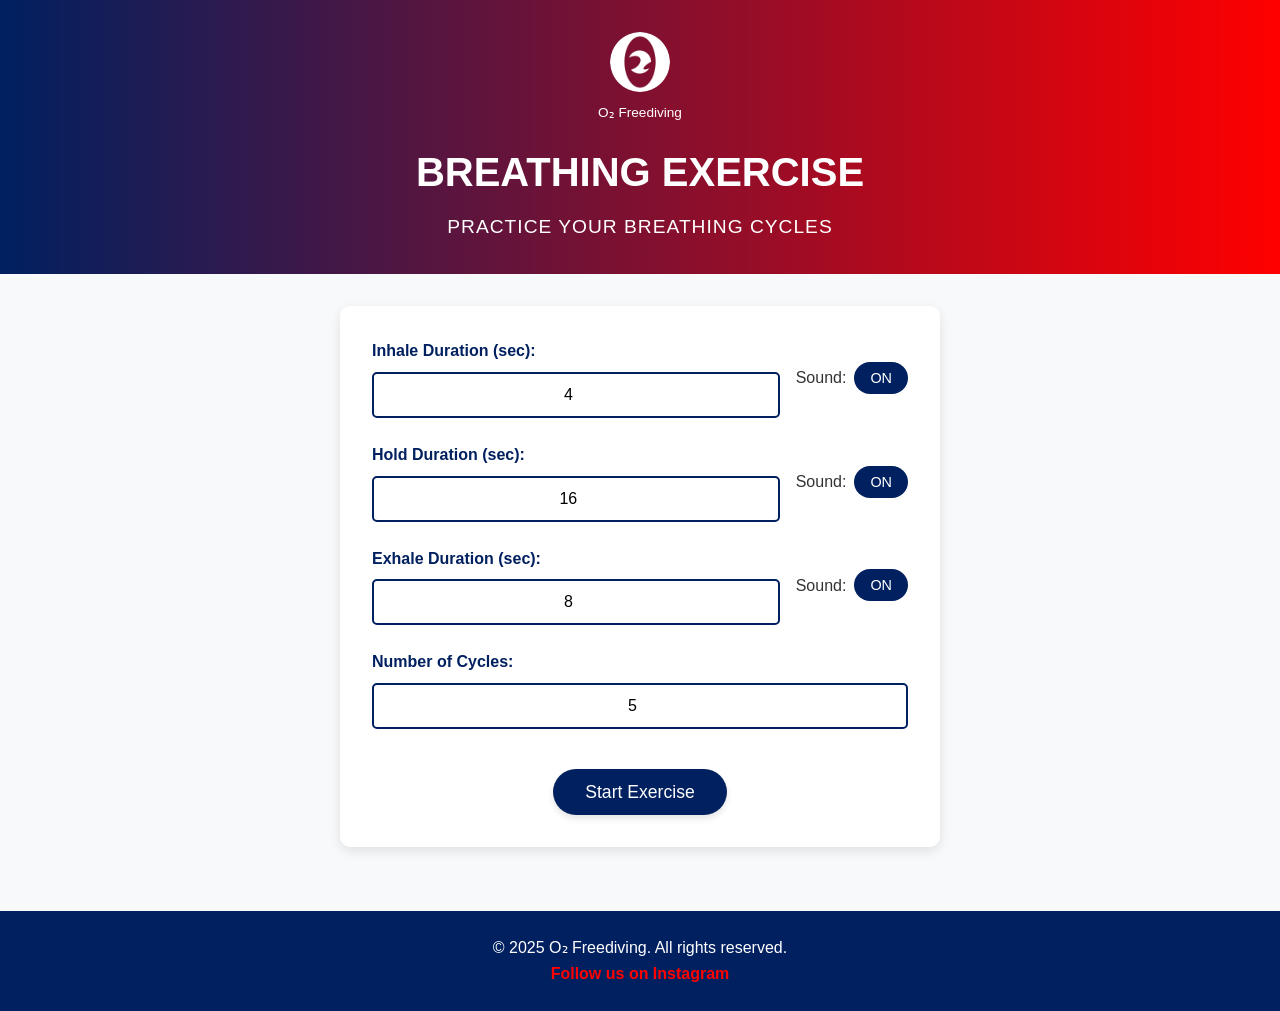
==== index.html @ 68025283 "Update index.html" ====
<!DOCTYPE html>
<html lang="en">
<head>
    <meta charset="UTF-8" />
    <meta name="viewport" content="width=device-width, initial-scale=1.0" />
    <meta name="theme-color" content="#002060" />
    <title>Breathing Exercise — O₂ Freediving</title>
    <style>
        /* Reset & Base Styles */
        * {
            margin: 0;
            padding: 0;
            box-sizing: border-box;
            font-family: 'Segoe UI', Roboto, 'Helvetica Neue', Arial, sans-serif;
        }
        body {
            background-color: #f8f9fa;
            color: #333;
            line-height: 1.6;
        }
        /* Header Styles */
        header {
            background: linear-gradient(90deg, #002060, #FF0000);
            color: white;
            text-align: center;
            padding: 2rem 1rem;
        }
        .logo-container {
            display: flex;
            flex-direction: column;
            align-items: center;
            justify-content: center;
            gap: 10px;
            margin-bottom: 1rem;
        }
        .logo {
            width: 60px;
            height: 60px;
            border-radius: 50%;
            animation: breathe 10s ease-in-out infinite;
        }
        @keyframes breathe {
            0%, 100% { transform: scale(0.8); }
            50% { transform: scale(1.2); }
        }
        .logo-text {
            font-size: 0.85rem;
            font-weight: 300;
            color: white;
        }
        header h1 {
            font-size: 2.5rem;
            margin-bottom: 0.5rem;
        }
        .subtitle {
            font-size: 1.2rem;
            font-weight: 300;
            letter-spacing: 1px;
        }
        /* Main Breathing Exercise Styles */
        main {
            padding: 2rem;
        }
        .breathing-controls {
            max-width: 600px;
            margin: 0 auto;
            padding: 2rem;
            background-color: white;
            border-radius: 10px;
            box-shadow: 0 4px 12px rgba(0, 0, 0, 0.1);
            display: flex;
            flex-direction: column;
            gap: 1.5rem;
        }
        .input-sound-group {
            display: flex;
            align-items: center;
            gap: 1rem;
        }
        .input-group {
            display: flex;
            flex-direction: column;
            gap: 0.5rem;
            flex: 1;
        }
        .input-group label {
            font-weight: bold;
            color: #002060;
            font-size: 1rem;
        }
        .input-group input {
            padding: 0.75rem;
            border: 2px solid #002060;
            border-radius: 5px;
            font-size: 1rem;
            text-align: center;
            width: 100%;
        }
        .sound-toggle {
            display: flex;
            align-items: center;
            gap: 0.5rem;
        }
        .sound-btn {
            background-color: #002060;
            color: white;
            border: none;
            padding: 0.5rem 1rem;
            border-radius: 20px;
            cursor: pointer;
            font-size: 0.9rem;
            transition: all 0.3s ease;
        }
        .sound-btn.off {
            background-color: #FF0000;
        }
        .button-group {
            display: flex;
            justify-content: center;
            margin-top: 1rem;
        }
        .federation-btn {
            background-color: #002060;
            color: white;
            border: none;
            padding: 0.8rem 2rem;
            font-size: 1.1rem;
            border-radius: 50px;
            cursor: pointer;
            transition: all 0.3s ease;
            box-shadow: 0 4px 6px rgba(0, 0, 0, 0.1);
        }
        .federation-btn:hover {
            background-color: #FF0000;
        }
        /* Exercise Overlay */
        .exercise-overlay {
            display: none;
            position: fixed;
            top: 0;
            left: 0;
            width: 100%;
            height: 100%;
            background-color: rgba(0, 0, 0, 0.8);
            z-index: 1000;
            justify-content: center;
            align-items: center;
            flex-direction: column;
        }
        .exercise-content {
            display: flex;
            flex-direction: column;
            align-items: center;
            justify-content: center;
        }
        .exercise-logo {
            width: 200px;
            height: 200px;
            border-radius: 50%;
            box-shadow: 0 8px 16px rgba(0, 0, 0, 0.3);
            margin-bottom: 2rem;
        }
        .phase-info {
            color: white;
            font-size: 2rem;
            font-weight: bold;
            margin-bottom: 1rem;
        }
        .cycle-counter {
            color: white;
            font-size: 1.5rem;
            margin-bottom: 2rem;
        }
        .quit-btn {
            background-color: #FF0000;
            color: white;
            border: none;
            padding: 0.8rem 2rem;
            font-size: 1.1rem;
            border-radius: 50px;
            cursor: pointer;
            transition: all 0.3s ease;
            box-shadow: 0 4px 6px rgba(0, 0, 0, 0.1);
            margin-top: 1rem;
        }
        .quit-btn:hover {
            background-color: #002060;
        }
        /* Animation for breathing logo */
        @keyframes breathe-in {
            0% { transform: scale(0.8); }
            100% { transform: scale(1.3); }
        }
        @keyframes breathe-hold {
            0% { transform: scale(1.3); }
            100% { transform: scale(1.3); }
        }
        @keyframes breathe-out {
            0% { transform: scale(1.3); }
            100% { transform: scale(0.8); }
        }
        /* Footer */
        footer {
            text-align: center;
            padding: 1.5rem;
            background-color: #002060;
            color: white;
            margin-top: 2rem;
        }
        .instagram-link {
            color: #FF0000;
            text-decoration: none;
            font-weight: bold;
        }
        .instagram-link:hover {
            color: white;
        }
    </style>
</head>
<body>
    <header>
        <div class="logo-container">
            <img src="image/logo-o2freediving.png" alt="O₂ Freediving Logo" class="logo" width="120" height="120" loading="lazy" />
            <p class="logo-text">O₂ Freediving</p>
        </div>
        <h1>BREATHING EXERCISE</h1>
        <p class="subtitle">PRACTICE YOUR BREATHING CYCLES</p>
    </header>
    <main>
        <div class="breathing-controls">
            <div class="input-sound-group">
                <div class="input-group">
                    <label for="inhale">Inhale Duration (sec):</label>
                    <input type="number" id="inhale" min="1" max="30" value="4" />
                </div>
                <div class="sound-toggle">
                    <span>Sound:</span>
                    <button id="inhale-sound-btn" class="sound-btn" data-phase="inhale">ON</button>
                </div>
            </div>
            <div class="input-sound-group">
                <div class="input-group">
                    <label for="hold">Hold Duration (sec):</label>
                    <input type="number" id="hold" min="1" max="60" value="16" />
                </div>
                <div class="sound-toggle">
                    <span>Sound:</span>
                    <button id="hold-sound-btn" class="sound-btn" data-phase="hold">ON</button>
                </div>
            </div>
            <div class="input-sound-group">
                <div class="input-group">
                    <label for="exhale">Exhale Duration (sec):</label>
                    <input type="number" id="exhale" min="1" max="30" value="8" />
                </div>
                <div class="sound-toggle">
                    <span>Sound:</span>
                    <button id="exhale-sound-btn" class="sound-btn" data-phase="exhale">ON</button>
                </div>
            </div>
            <div class="input-group">
                <label for="cycles">Number of Cycles:</label>
                <input type="number" id="cycles" min="1" max="20" value="5" />
            </div>
            <div class="button-group">
                <button id="start-btn" class="federation-btn">Start Exercise</button>
            </div>
        </div>
    </main>
    <div class="exercise-overlay" id="exercise-overlay">
        <div class="exercise-content">
            <img src="image/logo-o2freediving.png" alt="Breathing Logo" class="exercise-logo" id="breathing-logo" />
            <p id="phase-info" class="phase-info">Inhale...</p>
            <p id="cycle-counter" class="cycle-counter">Cycle 0/5</p>
            <button id="quit-btn" class="quit-btn">Quit Exercise</button>
        </div>
    </div>
    <footer>
        <p>© 2025 O₂ Freediving. All rights reserved.</p>
        <a href="https://www.instagram.com/o2freediving" target="_blank" class="instagram-link" rel="noopener nofollow">Follow us on Instagram</a>
    </footer>
    <audio id="gong-sound" src="sound/gong.mp3" preload="auto"></audio>
    <script>
        // Global variables
        let cycleCount = 0;
        let totalCycles = 5;
        let isRunning = false;
        let gongSound = document.getElementById('gong-sound');
        let breathingLogo = document.getElementById('breathing-logo');
        let phaseInfo = document.getElementById('phase-info');
        let cycleCounter = document.getElementById('cycle-counter');
        let exerciseOverlay = document.getElementById('exercise-overlay');
        let quitBtn = document.getElementById('quit-btn');

        // Sound toggle state
        let soundStates = {
            inhale: true,
            hold: true,
            exhale: true
        };

        // Toggle sound buttons
        document.querySelectorAll('.sound-btn').forEach(button => {
            button.addEventListener('click', function() {
                const phase = this.getAttribute('data-phase');
                soundStates[phase] = !soundStates[phase];
                this.textContent = soundStates[phase] ? 'ON' : 'OFF';
                this.classList.toggle('off', !soundStates[phase]);
            });
        });

        // Start exercise
        document.getElementById('start-btn').addEventListener('click', function() {
            const inhale = parseInt(document.getElementById('inhale').value);
            const hold = parseInt(document.getElementById('hold').value);
            const exhale = parseInt(document.getElementById('exhale').value);
            totalCycles = parseInt(document.getElementById('cycles').value);

            if (isRunning) return;
            isRunning = true;
            cycleCount = 0;
            cycleCounter.textContent = `Cycle ${cycleCount}/${totalCycles}`;
            phaseInfo.textContent = "Inhale...";

            exerciseOverlay.style.display = 'flex';
            startBreathingCycle(inhale, hold, exhale);
        });

        // Quit exercise
        quitBtn.addEventListener('click', function() {
            isRunning = false;
            breathingLogo.style.animation = 'none';
            exerciseOverlay.style.display = 'none';
            phaseInfo.textContent = "Exercise stopped.";
        });

        // Start a breathing cycle
        function startBreathingCycle(inhale, hold, exhale) {
            if (!isRunning) return;

            // Inhale phase
            breathingLogo.style.animation = `breathe-in ${inhale}s ease-in-out forwards`;
            if (soundStates.inhale) playGong();
            setTimeout(() => {
                if (!isRunning) return;
                phaseInfo.textContent = "Hold...";

                // Hold phase
                breathingLogo.style.animation = `breathe-hold ${hold}s linear forwards`;
                if (soundStates.hold) playGong();
                setTimeout(() => {
                    if (!isRunning) return;
                    phaseInfo.textContent = "Exhale...";

                    // Exhale phase
                    breathingLogo.style.animation = `breathe-out ${exhale}s ease-in-out forwards`;
                    if (soundStates.exhale) playGong();
                    setTimeout(() => {
                        if (!isRunning) return;
                        cycleCount++;
                        cycleCounter.textContent = `Cycle ${cycleCount}/${totalCycles}`;

                        if (cycleCount < totalCycles) {
                            phaseInfo.textContent = "Inhale...";
                            startBreathingCycle(inhale, hold, exhale);
                        } else {
                            phaseInfo.textContent = "Exercise completed!";
                            playGongFiveTimes();
                            setTimeout(() => {
                                exerciseOverlay.style.display = 'none';
                                isRunning = false;
                            }, 5000);
                        }
                    }, exhale * 1000);
                }, hold * 1000);
            }, inhale * 1000);
        }

        // Play gong sound
        function playGong() {
            gongSound.currentTime = 0;
            gongSound.play();
        }

        // Play gong 5 times at the end
        function playGongFiveTimes() {
            let count = 0;
            const interval = setInterval(() => {
                playGong();
                count++;
                if (count >= 5) {
                    clearInterval(interval);
                }
            }, 1000);
        }
    </script>
</body>
</html>
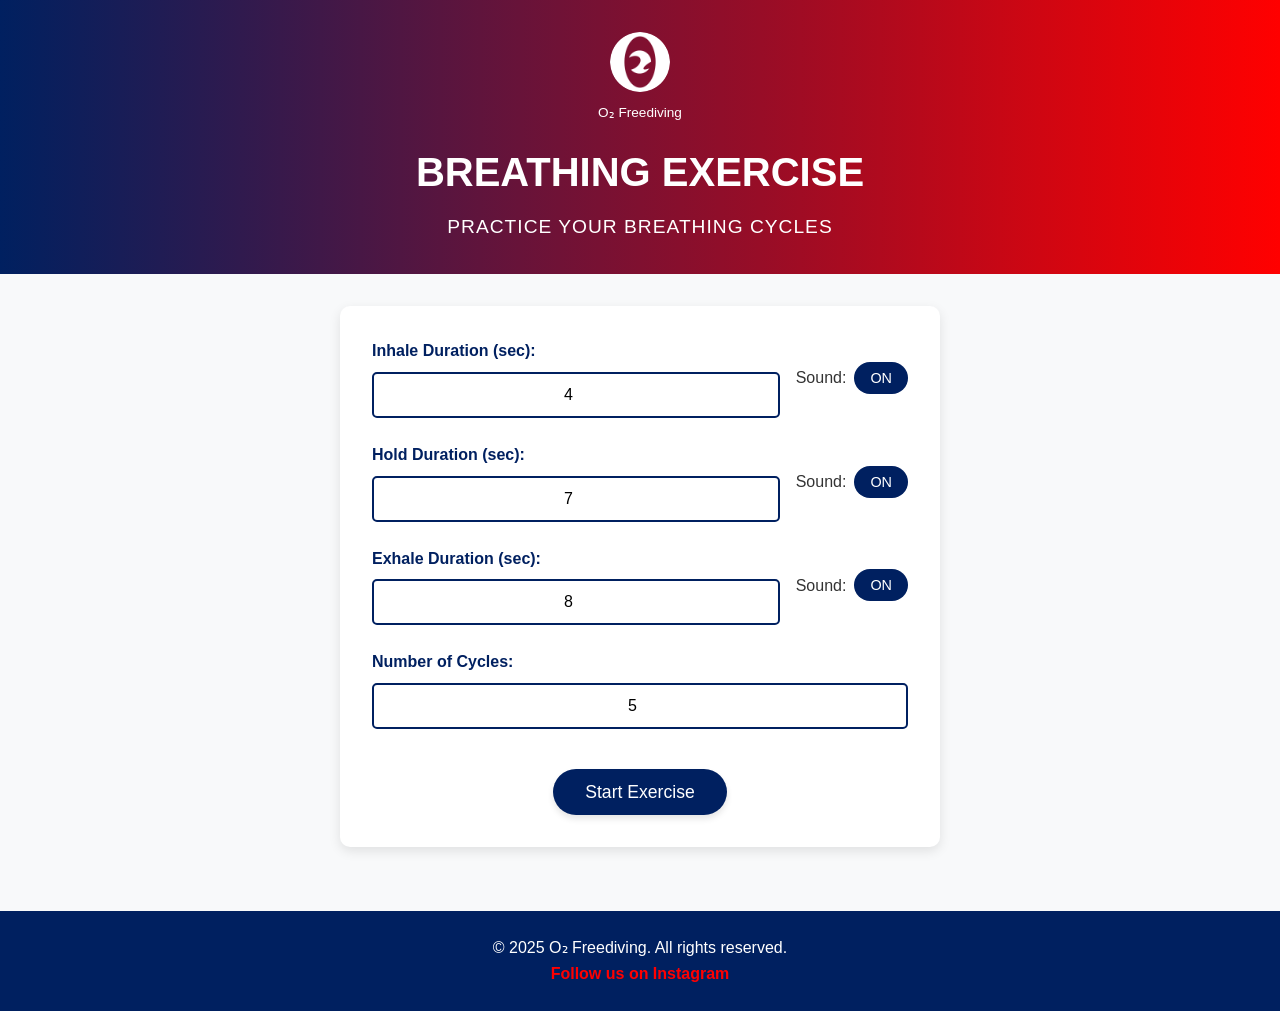
==== commit d5e7fed2: "Update index.html" ====
--- a/index.html
+++ b/index.html
@@ -231,7 +231,7 @@
             <div class="input-sound-group">
                 <div class="input-group">
                     <label for="inhale">Inhale Duration (sec):</label>
-                    <input type="number" id="inhale" min="1" max="30" value="4" />
+                    <input type="number" id="inhale" min="1" max="300" value="4" />
                 </div>
                 <div class="sound-toggle">
                     <span>Sound:</span>
@@ -241,7 +241,7 @@
             <div class="input-sound-group">
                 <div class="input-group">
                     <label for="hold">Hold Duration (sec):</label>
-                    <input type="number" id="hold" min="1" max="60" value="16" />
+                    <input type="number" id="hold" min="1" max="300" value="7" />
                 </div>
                 <div class="sound-toggle">
                     <span>Sound:</span>
@@ -251,7 +251,7 @@
             <div class="input-sound-group">
                 <div class="input-group">
                     <label for="exhale">Exhale Duration (sec):</label>
-                    <input type="number" id="exhale" min="1" max="30" value="8" />
+                    <input type="number" id="exhale" min="1" max="300" value="8" />
                 </div>
                 <div class="sound-toggle">
                     <span>Sound:</span>
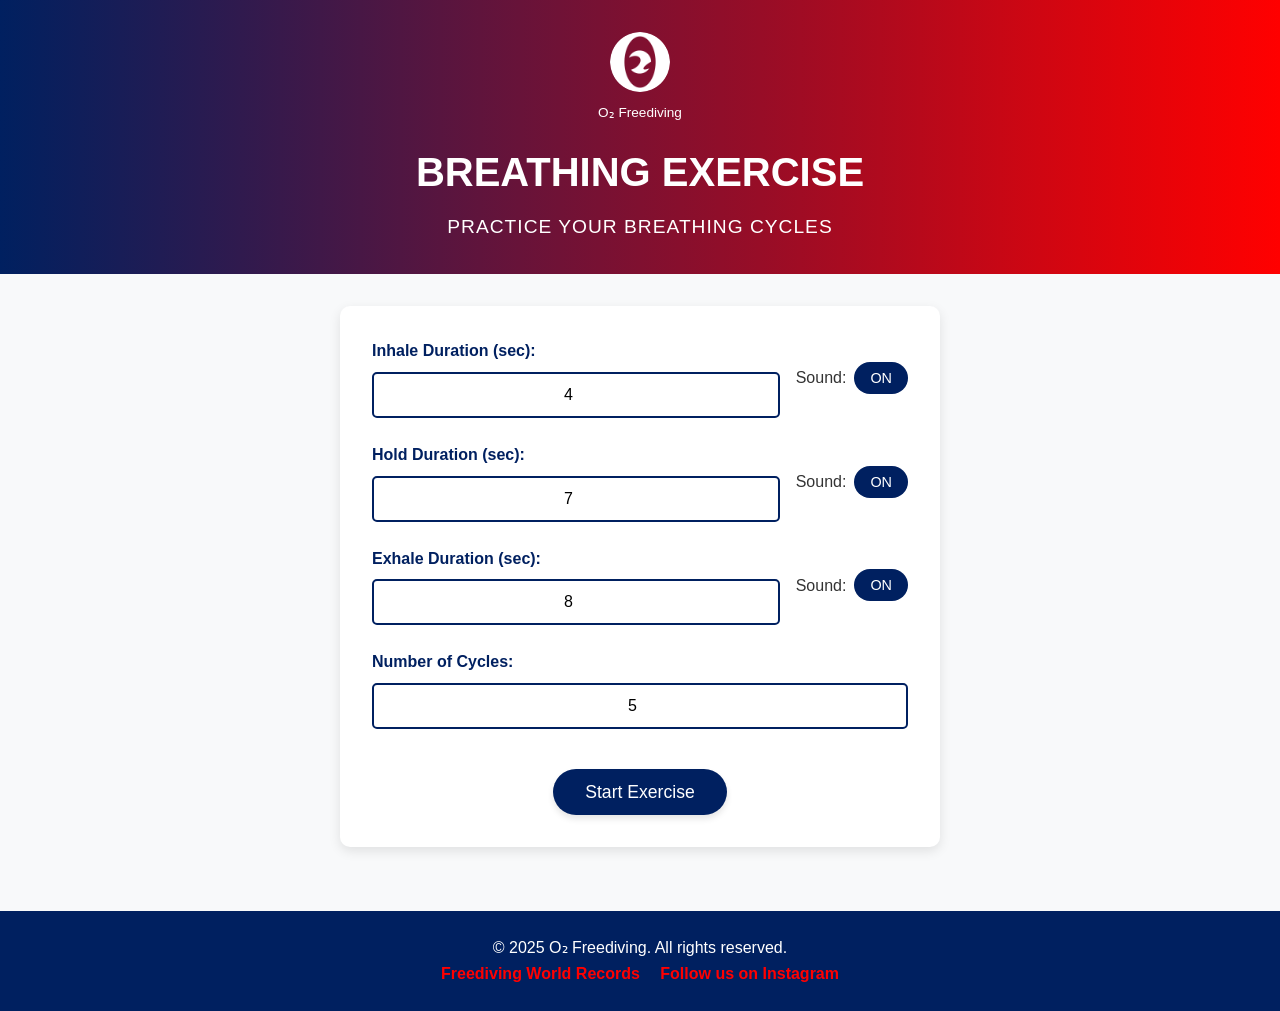
==== commit a0351ea2: "Update index.html" ====
--- a/index.html
+++ b/index.html
@@ -260,7 +260,7 @@
             </div>
             <div class="input-group">
                 <label for="cycles">Number of Cycles:</label>
-                <input type="number" id="cycles" min="1" max="20" value="5" />
+                <input type="number" id="cycles" min="1" max="100" value="5" />
             </div>
             <div class="button-group">
                 <button id="start-btn" class="federation-btn">Start Exercise</button>
@@ -277,6 +277,7 @@
     </div>
     <footer>
         <p>© 2025 O₂ Freediving. All rights reserved.</p>
+        <a href="https://o2freediving.github.io/ranking" class="instagram-link" style="margin-right: 1rem;">Freediving World Records</a>
         <a href="https://www.instagram.com/o2freediving" target="_blank" class="instagram-link" rel="noopener nofollow">Follow us on Instagram</a>
     </footer>
     <audio id="gong-sound" src="sound/gong.mp3" preload="auto"></audio>
@@ -382,17 +383,17 @@
             gongSound.play();
         }
 
-        // Play gong 5 times at the end
-        function playGongFiveTimes() {
-            let count = 0;
-            const interval = setInterval(() => {
-                playGong();
-                count++;
-                if (count >= 5) {
-                    clearInterval(interval);
-                }
-            }, 1000);
-        }
+        // Play gong 3 times at the end
+function playGongThreeTimes() {
+    let count = 0;
+    const interval = setInterval(() => {
+        playGong();
+        count++;
+        if (count >= 3) {
+            clearInterval(interval);
+        }
+    }, 1000);
+}
     </script>
 </body>
 </html>
